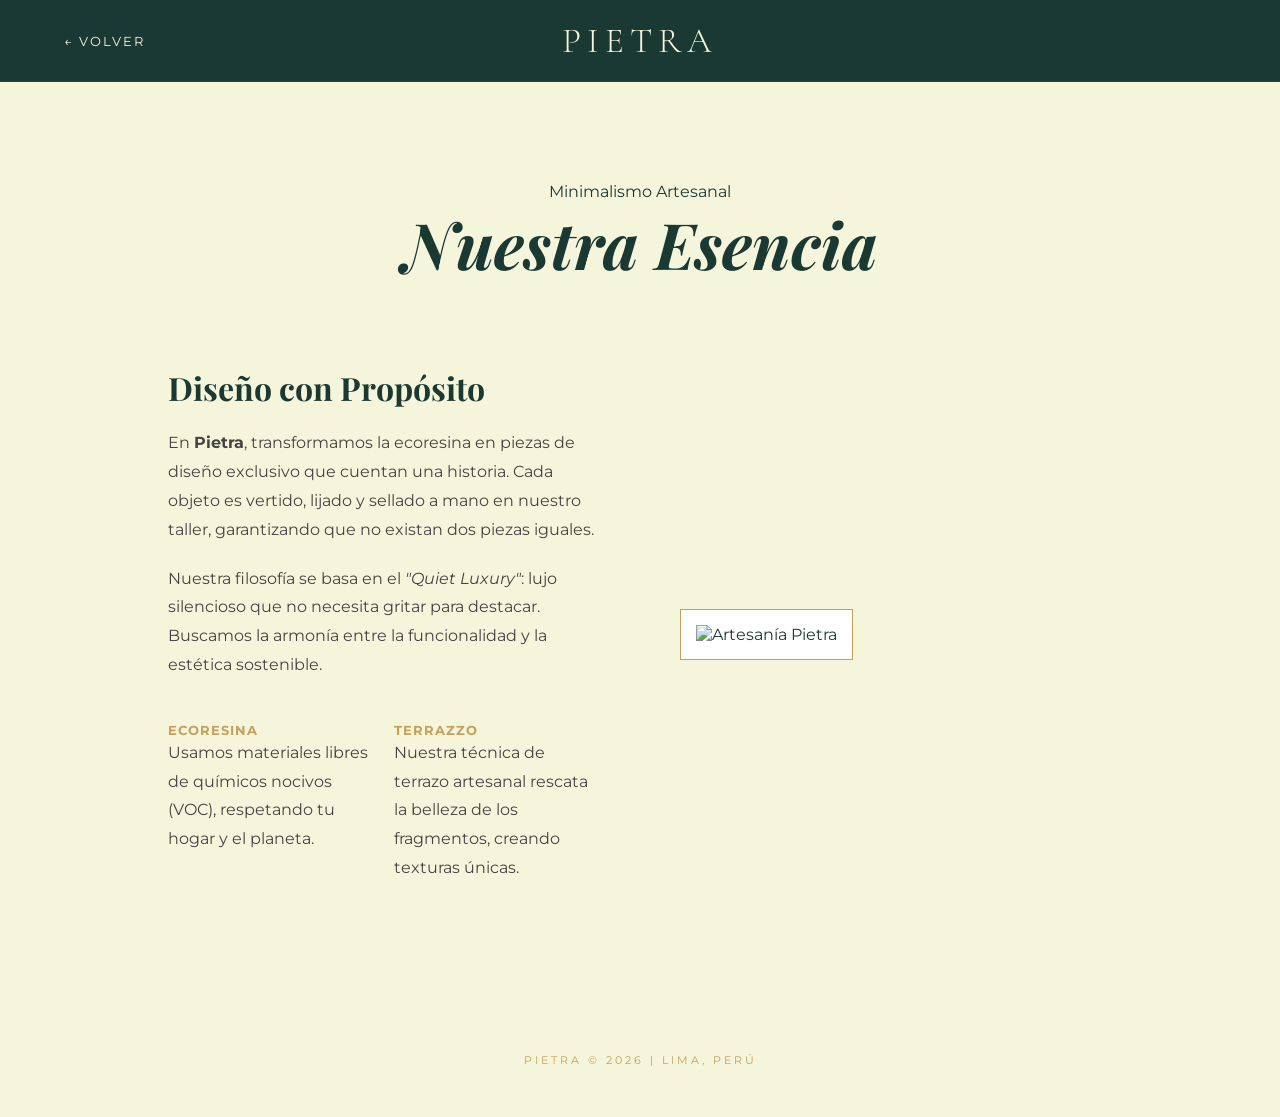
==== nosotros.html @ 4915311c "." ====
<!DOCTYPE html>
<html lang="es">
<head>
    <meta charset="UTF-8">
    <meta name="viewport" content="width=device-width, initial-scale=1.0">
    <title>Nosotros | PIETRA</title>
    <link href="https://fonts.googleapis.com/css2?family=Cormorant+Garamond:wght@300;500&family=Playfair+Display:ital,wght@0,400;1,700&family=Montserrat:wght@300;400;600&display=swap" rel="stylesheet">
    <link rel="stylesheet" href="style.css">
</head>
<body>

    <nav class="navbar-luxury">
        <div class="nav-left">
            <a href="index.html" style="color: var(--crema); text-decoration: none; font-size: 0.8rem; letter-spacing: 2px;">← VOLVER</a>
        </div>
        <div class="nav-center">
            <span class="logo-brand">PIETRA</span>
        </div>
        <div class="nav-right">
            </div>
    </nav>

    <section class="nosotros-page">
        <div class="nosotros-hero">
            <span class="nosotros-subtitle">Minimalismo Artesanal</span>
            <h1>Nuestra Esencia</h1>
        </div>

        <div class="nosotros-grid">
            <div class="nosotros-text">
                <h2>Diseño con Propósito</h2>
                <p>En <strong>Pietra</strong>, transformamos la ecoresina en piezas de diseño exclusivo que cuentan una historia. Cada objeto es vertido, lijado y sellado a mano en nuestro taller, garantizando que no existan dos piezas iguales.</p>
                
                <p>Nuestra filosofía se basa en el <em>"Quiet Luxury"</em>: lujo silencioso que no necesita gritar para destacar. Buscamos la armonía entre la funcionalidad y la estética sostenible.</p>
                
                <div class="nosotros-values">
                    <div class="value-item">
                        <strong>Ecoresina</strong>
                        <p>Usamos materiales libres de químicos nocivos (VOC), respetando tu hogar y el planeta.</p>
                    </div>
                    <div class="value-item">
                        <strong>Terrazzo</strong>
                        <p>Nuestra técnica de terrazo artesanal rescata la belleza de los fragmentos, creando texturas únicas.</p>
                    </div>
                </div>
            </div>
            <div class="nosotros-image">
                <img src="https://images.unsplash.com/photo-1610557892470-55d9e80c0bce?q=80&w=1000" alt="Artesanía Pietra">
            </div>
        </div>
    </section>

    <footer style="text-align: center; padding: 50px; color: var(--oro); font-size: 0.7rem; letter-spacing: 3px;">
        PIETRA &copy; 2026 | LIMA, PERÚ
    </footer>

</body>
</html>
---- style.css ----
/* 1. PALETA DE COLORES Y BASES */
:root {
    --verde: #1A3933;
    --crema: #F5F5DC;
    --oro: #C5A059;
    --blanco: #ffffff;
    --rojo-oferta: #e60023;
}

@import url('https://fonts.googleapis.com/css2?family=Cormorant+Garamond:wght@300;500&family=Playfair+Display:ital,wght@0,400;1,600&family=Montserrat:wght@300;400;600&display=swap');

* { margin: 0; padding: 0; box-sizing: border-box; }

body { 
    background: var(--crema); 
    color: var(--verde); 
    font-family: 'Montserrat', sans-serif; 
    scroll-behavior: smooth; 
    overflow-x: hidden;
}

/* 2. NAVEGACIÓN LUXURY (Logo Centrado) */
.navbar-luxury {
    display: grid;
    grid-template-columns: 1fr auto 1fr;
    align-items: center;
    padding: 1.2rem 5%;
    background: var(--verde);
    position: sticky;
    top: 0;
    z-index: 1000;
    border-bottom: 1px solid rgba(197, 160, 89, 0.1);
}

/* IZQUIERDA: Menú Trigger */
.menu-trigger {
    display: flex;
    align-items: center;
    gap: 12px;
    color: var(--crema);
    cursor: pointer;
    transition: 0.3s;
}

.menu-trigger:hover { color: var(--oro); }

.hamburger { font-size: 1.4rem; }
.menu-label { 
    font-size: 0.7rem; 
    text-transform: uppercase; 
    letter-spacing: 2px; 
}

/* CENTRO: Logo (Sin subrayado) */
.logo-brand {
    font-family: 'Cormorant Garamond', serif;
    font-size: 2.2rem;
    font-weight: 300;
    letter-spacing: 6px;
    text-transform: uppercase;
    color: var(--crema);
    text-decoration: none; /* Elimina subrayado */
    transition: 0.3s;
}

.logo-brand:hover { color: var(--oro); text-decoration: none; }

/* DERECHA: Iconos de Acción */
.action-bar {
    display: flex;
    justify-content: flex-end;
    align-items: center;
    gap: 25px;
}

.action-icon {
    color: var(--crema);
    font-size: 1.1rem;
    cursor: pointer;
    transition: 0.3s;
}

.action-icon:hover { color: var(--oro); }

.cart-wrapper { position: relative; }
#cart-count {
    background: var(--oro); 
    color: var(--verde); 
    border-radius: 50%;
    padding: 2px 6px; 
    font-size: 0.65rem; 
    position: absolute; 
    top: -10px; 
    right: -10px;
    font-weight: bold;
}


/* 3. MENÚ LATERAL (SIDE DRAWER) */
.side-drawer {
    position: fixed;
    left: -100%;
    top: 0;
    width: 320px;
    height: 100%;
    background: var(--verde);
    z-index: 2100;
    padding: 40px;
    transition: 0.5s cubic-bezier(0.4, 0, 0.2, 1);
    display: flex;
    flex-direction: column;
    box-shadow: 10px 0 30px rgba(0,0,0,0.3);
}

.side-drawer.active { left: 0; }

.drawer-header { display: flex; justify-content: flex-end; }
.close-drawer {
    background: none; border: none;
    color: var(--crema); font-size: 1.5rem;
    cursor: pointer;
}

.drawer-content {
    margin-top: 50px;
    display: flex;
    flex-direction: column;
    gap: 30px;
}

.drawer-content a {
    color: var(--crema);
    text-decoration: none;
    font-family: 'Playfair Display', serif;
    font-size: 1.8rem;
    font-style: italic;
    transition: 0.3s;
}

.drawer-content a:hover { color: var(--oro); padding-left: 10px; }

/* 4. HERO SECTION */
.hero { 
    padding: 80px 20px 40px; 
    text-align: center; 
}

.hero h1 { 
    font-family: 'Playfair Display', serif; 
    font-size: 3.5rem; 
    font-style: italic; 
    margin-bottom: 10px; 
    color: var(--verde);
}

.hero p {
    color: var(--oro);
    text-transform: uppercase;
    letter-spacing: 4px;
    font-size: 0.8rem;
}

/* 5. CARRUSEL */
.banner-carousel {
    width: 100%;
    max-width: 1400px;
    aspect-ratio: 16 / 6; 
    margin: 0 auto 40px;
    position: relative;
    overflow: hidden;
}

.carousel-track {
    display: flex;
    transition: transform 0.8s cubic-bezier(0.45, 0, 0.55, 1);
    height: 100%;
}

.slide { min-width: 100%; height: 100%; }
.slide img { width: 100%; height: 100%; object-fit: cover; }

/* 6. FILTROS */
.filter-bar {
    display: flex;
    justify-content: center;
    gap: 12px;
    flex-wrap: wrap;
    padding: 25px 5%;
}

.filter-btn {
    background: none;
    border: 1px solid var(--verde);
    color: var(--verde);
    padding: 8px 18px;
    cursor: pointer;
    font-size: 0.75rem;
    text-transform: uppercase;
    letter-spacing: 1px;
    transition: 0.3s;
}

.filter-btn.active, .filter-btn:hover {
    background: var(--verde);
    color: var(--crema);
}

/* 7. GRID DE PRODUCTOS */
.container { padding: 20px 5% 50px; max-width: 1200px; margin: auto; }

.product-grid {
    display: grid;
    grid-template-columns: repeat(3, 1fr);
    gap: 35px;
}

.product-card { 
    background: white; 
    padding: 20px; 
    border: 1px solid rgba(26, 57, 51, 0.05); 
    transition: 0.3s; 
}

.img-container { 
    width: 100%; 
    height: 380px; 
    overflow: hidden; 
    margin-bottom: 15px; 
    position: relative; 
}

.img-container img {
    width: 100%; height: 100%; object-fit: cover;
    transition: transform 0.6s ease;
}

.product-card:hover .img-container img { transform: scale(1.05); }

/* 8. PRODUCT INFO */
.brand-label { font-size: 0.65rem; color: var(--oro); text-transform: uppercase; letter-spacing: 2px; margin-bottom: 5px; display: block; }
.product-card h3 { font-size: 1.1rem; margin-bottom: 10px; color: var(--verde); font-family: 'Playfair Display', serif; }

.price-row { display: flex; align-items: center; gap: 10px; margin-bottom: 10px; flex-wrap: wrap;}
.current-price { font-size: 1.2rem; font-weight: 600; color: var(--verde); }
.old-price { font-size: 0.85rem; color: #999; text-decoration: line-through; width: 100%;}
.badge-discount { 
    background-color: var(--rojo-oferta); 
    color: white; 
    padding: 2px 8px; 
    font-size: 0.7rem; 
    font-weight: bold; 
}

.desc-toggle { cursor: pointer; color: var(--oro); font-size: 0.7rem; text-transform: uppercase; font-weight: bold; margin: 10px 0; display: block; }
.desc-text { max-height: 0; overflow: hidden; transition: 0.4s ease; font-size: 0.8rem; color: #666; line-height: 1.4; }
.desc-text.show { max-height: 200px; margin-bottom: 15px; }

.btn-add {
    background: var(--verde); color: var(--crema); border: none;
    width: 100%; padding: 14px; cursor: pointer;
    text-transform: uppercase; font-weight: 600; letter-spacing: 2px;
    font-size: 0.75rem; transition: 0.3s;
}

.btn-add:hover { background: var(--oro); color: var(--verde); }

/* 9. CARRITO LATERAL (DRAWER) */
.cart-drawer {
    position: fixed; right: -100%; top: 0; width: 400px; height: 100%;
    background: white; z-index: 2000; padding: 30px; transition: 0.5s;
    display: flex; flex-direction: column; box-shadow: -10px 0 20px rgba(0,0,0,0.1);
}
.cart-drawer.open { right: 0; }

.cart-header { display: flex; justify-content: space-between; align-items: center; border-bottom: 1px solid #eee; padding-bottom: 15px; }
.cart-body { flex: 1; overflow-y: auto; padding: 20px 0; }
.cart-footer { border-top: 1px solid #eee; padding-top: 20px; }

.btn-whatsapp {
    background: #25D366; color: white; border: none;
    width: 100%; padding: 18px; cursor: pointer;
    font-weight: bold; margin-top: 15px; letter-spacing: 1px;
}

/* 10. NOSOTROS SECTION */
/* ESTILOS ESPECÍFICOS PÁGINA NOSOTROS */
.nosotros-page {
    padding: 100px 10%;
    max-width: 1200px;
    margin: auto;
}

.nosotros-hero {
    text-align: center;
    margin-bottom: 80px;
}

.nosotros-hero h1 {
    font-family: 'Playfair Display', serif;
    font-size: 4rem;
    font-style: italic;
    color: var(--verde);
}

.nosotros-grid {
    display: grid;
    grid-template-columns: 1fr 1fr;
    gap: 80px;
    align-items: center;
}

.nosotros-text h2 {
    font-family: 'Playfair Display', serif;
    font-size: 2rem;
    margin-bottom: 20px;
}

.nosotros-text p {
    line-height: 1.8;
    color: #444;
    margin-bottom: 20px;
}

.nosotros-values {
    display: grid;
    grid-template-columns: 1fr 1fr;
    gap: 20px;
    margin-top: 40px;
}

.value-item strong {
    color: var(--oro);
    text-transform: uppercase;
    font-size: 0.8rem;
    letter-spacing: 1px;
}

.nosotros-image img {
    width: 100%;
    height: 600px;
    object-fit: cover;
    border: 1px solid var(--oro);
    padding: 15px;
    background: white;
}

/* Ajuste móvil */
@media (max-width: 768px) {
    .nosotros-grid { grid-template-columns: 1fr; }
    .nosotros-hero h1 { font-size: 2.5rem; }
    .nosotros-image img { height: 400px; }
}

/* 11. RESPONSIVO */
@media (max-width: 900px) {
    .product-grid { grid-template-columns: repeat(2, 1fr); }
    .banner-carousel { aspect-ratio: 16 / 9; }
}

@media (max-width: 600px) {
    .navbar-luxury { grid-template-columns: 1fr auto; }
    .nav-left, .menu-label { display: flex; } /* Mantiene el menu visible */
    .product-grid { grid-template-columns: 1fr; }
    .cart-drawer { width: 100%; }
    .hero h1 { font-size: 2.5rem; }
    .logo-brand { font-size: 1.5rem; letter-spacing: 3px; }
    .nosotros-features { grid-template-columns: 1fr; }
}
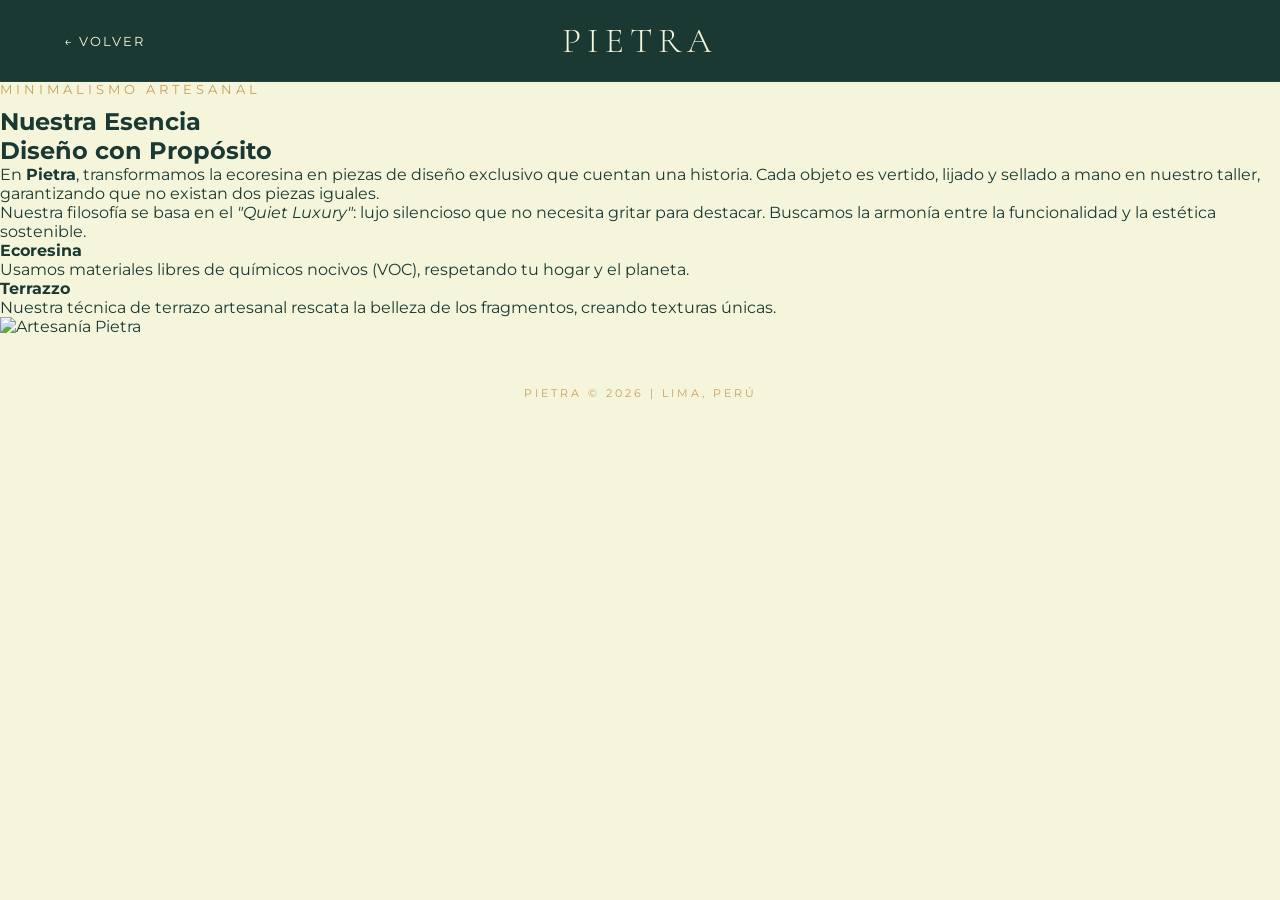
==== commit c89775f8: "act" ====
--- a/nosotros.html
+++ b/nosotros.html
@@ -54,5 +54,4 @@
         PIETRA &copy; 2026 | LIMA, PERÚ
     </footer>
 
-</body>
-</html>+</body>
--- a/style.css
+++ b/style.css
@@ -283,73 +283,15 @@
 }
 
 /* 10. NOSOTROS SECTION */
-/* ESTILOS ESPECÍFICOS PÁGINA NOSOTROS */
-.nosotros-page {
-    padding: 100px 10%;
-    max-width: 1200px;
-    margin: auto;
-}
-
-.nosotros-hero {
-    text-align: center;
-    margin-bottom: 80px;
-}
-
-.nosotros-hero h1 {
-    font-family: 'Playfair Display', serif;
-    font-size: 4rem;
-    font-style: italic;
-    color: var(--verde);
-}
-
-.nosotros-grid {
-    display: grid;
-    grid-template-columns: 1fr 1fr;
-    gap: 80px;
-    align-items: center;
-}
-
-.nosotros-text h2 {
-    font-family: 'Playfair Display', serif;
-    font-size: 2rem;
-    margin-bottom: 20px;
-}
-
-.nosotros-text p {
-    line-height: 1.8;
-    color: #444;
-    margin-bottom: 20px;
-}
-
-.nosotros-values {
-    display: grid;
-    grid-template-columns: 1fr 1fr;
-    gap: 20px;
-    margin-top: 40px;
-}
-
-.value-item strong {
-    color: var(--oro);
-    text-transform: uppercase;
-    font-size: 0.8rem;
-    letter-spacing: 1px;
-}
-
-.nosotros-image img {
-    width: 100%;
-    height: 600px;
-    object-fit: cover;
-    border: 1px solid var(--oro);
-    padding: 15px;
-    background: white;
-}
-
-/* Ajuste móvil */
-@media (max-width: 768px) {
-    .nosotros-grid { grid-template-columns: 1fr; }
-    .nosotros-hero h1 { font-size: 2.5rem; }
-    .nosotros-image img { height: 400px; }
-}
+.nosotros-container { background: #fff; padding: 80px 10%; text-align: center; }
+.nosotros-subtitle { color: var(--oro); text-transform: uppercase; letter-spacing: 4px; font-size: 0.8rem; display: block; margin-bottom: 10px; }
+.nosotros-content h2 { font-size: 2.5rem; font-family: 'Playfair Display', serif; margin-bottom: 20px; }
+.nosotros-features { 
+    display: grid; grid-template-columns: repeat(3, 1fr); 
+    gap: 30px; margin-top: 50px; 
+}
+.feature strong { display: block; color: var(--verde); font-size: 1rem; }
+.feature span { color: var(--oro); font-size: 0.8rem; text-transform: uppercase; }
 
 /* 11. RESPONSIVO */
 @media (max-width: 900px) {
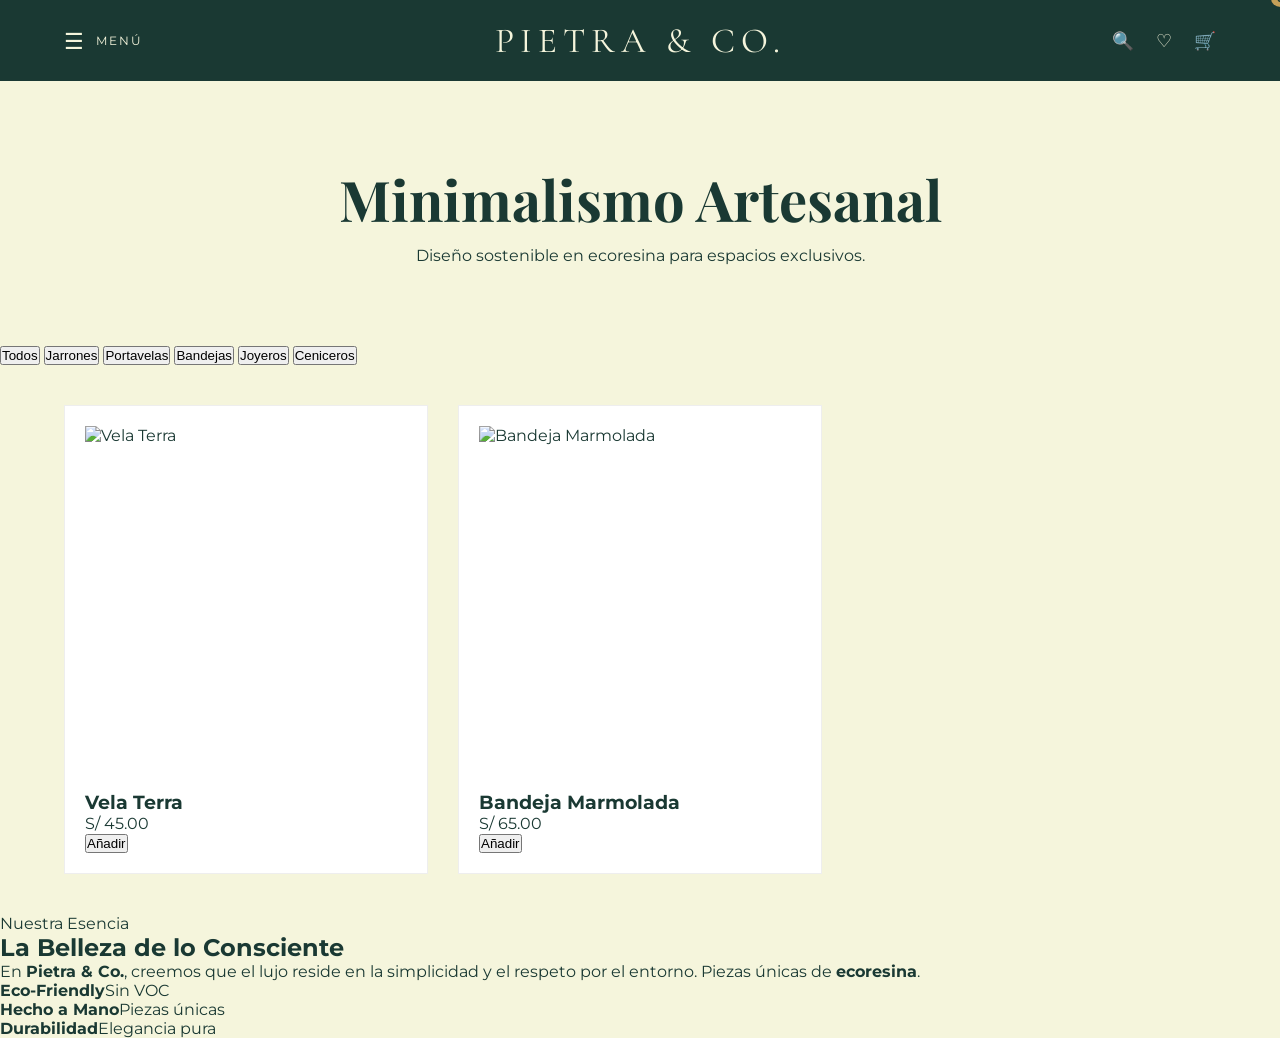
==== commit a55e518b: "RETRO" ====
--- a/nosotros.html
+++ b/nosotros.html
@@ -3,7 +3,7 @@
 <head>
     <meta charset="UTF-8">
     <meta name="viewport" content="width=device-width, initial-scale=1.0">
-    <title>Nosotros | PIETRA</title>
+    <title>Pietra & Co. | Luxury Decor</title>
     <link href="https://fonts.googleapis.com/css2?family=Cormorant+Garamond:wght@300;500&family=Playfair+Display:ital,wght@0,400;1,700&family=Montserrat:wght@300;400;600&display=swap" rel="stylesheet">
     <link rel="stylesheet" href="style.css">
 </head>
@@ -11,47 +11,89 @@
 
     <nav class="navbar-luxury">
         <div class="nav-left">
-            <a href="index.html" style="color: var(--crema); text-decoration: none; font-size: 0.8rem; letter-spacing: 2px;">← VOLVER</a>
+            <div class="menu-trigger" onclick="toggleMenu()">
+                <span class="hamburger">☰</span>
+                <span class="menu-label">Menú</span>
+            </div>
         </div>
+
         <div class="nav-center">
-            <span class="logo-brand">PIETRA</span>
+            <a href="#" class="logo-brand">PIETRA & CO.</a>
         </div>
+
         <div class="nav-right">
+            <div class="action-bar">
+                <span class="action-icon">🔍</span>
+                <span class="action-icon">♡</span>
+                <div class="cart-wrapper" onclick="toggleCart()">
+                    <span class="action-icon">🛒</span>
+                    <span id="cart-count">0</span>
+                </div>
             </div>
+        </div>
     </nav>
 
-    <section class="nosotros-page">
-        <div class="nosotros-hero">
-            <span class="nosotros-subtitle">Minimalismo Artesanal</span>
-            <h1>Nuestra Esencia</h1>
+    <div id="side-menu" class="side-drawer">
+        <div class="drawer-header">
+            <button class="close-drawer" onclick="toggleMenu()">✕</button>
         </div>
+        <div class="drawer-content">
+            <a href="#productos" onclick="toggleMenu()">Colección</a>
+            <a href="#categorias" onclick="toggleMenu()">Categorías</a>
+            <a href="#nosotros" onclick="toggleMenu()">Nosotros</a>
+        </div>
+    </div>
 
-        <div class="nosotros-grid">
-            <div class="nosotros-text">
-                <h2>Diseño con Propósito</h2>
-                <p>En <strong>Pietra</strong>, transformamos la ecoresina en piezas de diseño exclusivo que cuentan una historia. Cada objeto es vertido, lijado y sellado a mano en nuestro taller, garantizando que no existan dos piezas iguales.</p>
-                
-                <p>Nuestra filosofía se basa en el <em>"Quiet Luxury"</em>: lujo silencioso que no necesita gritar para destacar. Buscamos la armonía entre la funcionalidad y la estética sostenible.</p>
-                
-                <div class="nosotros-values">
-                    <div class="value-item">
-                        <strong>Ecoresina</strong>
-                        <p>Usamos materiales libres de químicos nocivos (VOC), respetando tu hogar y el planeta.</p>
-                    </div>
-                    <div class="value-item">
-                        <strong>Terrazzo</strong>
-                        <p>Nuestra técnica de terrazo artesanal rescata la belleza de los fragmentos, creando texturas únicas.</p>
-                    </div>
-                </div>
+    <header class="hero">
+        <h1>Minimalismo Artesanal</h1>
+        <p>Diseño sostenible en ecoresina para espacios exclusivos.</p>
+    </header>
+
+    <section class="banner-carousel">
+        <div class="carousel-track" id="banner-track">
             </div>
-            <div class="nosotros-image">
-                <img src="https://images.unsplash.com/photo-1610557892470-55d9e80c0bce?q=80&w=1000" alt="Artesanía Pietra">
+    </section>
+
+    <div class="filter-bar" id="categorias">
+        <button class="filter-btn active" onclick="filtrar('todos')">Todos</button>
+        <button class="filter-btn" onclick="filtrar('jarrones')">Jarrones</button>
+        <button class="filter-btn" onclick="filtrar('portavelas')">Portavelas</button>
+        <button class="filter-btn" onclick="filtrar('bandejas')">Bandejas</button>
+        <button class="filter-btn" onclick="filtrar('joyeros')">Joyeros</button>
+        <button class="filter-btn" onclick="filtrar('ceniceros')">Ceniceros</button>
+    </div>
+
+    <main class="container" id="productos">
+        <div id="product-list" class="product-grid"></div>
+    </main>
+
+    <section class="nosotros-container" id="nosotros">
+        <div class="nosotros-content">
+            <span class="nosotros-subtitle">Nuestra Esencia</span>
+            <h2>La Belleza de lo Consciente</h2>
+            <p>En <strong>Pietra & Co.</strong>, creemos que el lujo reside en la simplicidad y el respeto por el entorno. Piezas únicas de <strong>ecoresina</strong>.</p>
+            <div class="nosotros-features">
+                <div class="feature"><strong>Eco-Friendly</strong><span>Sin VOC</span></div>
+                <div class="feature"><strong>Hecho a Mano</strong><span>Piezas únicas</span></div>
+                <div class="feature"><strong>Durabilidad</strong><span>Elegancia pura</span></div>
             </div>
         </div>
     </section>
 
-    <footer style="text-align: center; padding: 50px; color: var(--oro); font-size: 0.7rem; letter-spacing: 3px;">
-        PIETRA &copy; 2026 | LIMA, PERÚ
-    </footer>
+    <div id="cart-drawer" class="cart-drawer">
+        <div class="cart-header">
+            <h3>Tu Selección</h3>
+            <button class="close-btn" onclick="toggleCart()">✕</button>
+        </div>
+        <div id="cart-items" class="cart-body"></div>
+        <div class="cart-footer">
+            <div class="row"><span>Subtotal:</span><span>S/ <span id="subtotal">0.00</span></span></div>
+            <div class="row"><span>Envío Lima:</span><span>S/ 12.00</span></div>
+            <div class="row total"><span>Total:</span><span>S/ <span id="total-final">0.00</span></span></div>
+            <button class="btn-whatsapp" onclick="enviarWhatsApp()">PEDIR POR WHATSAPP</button>
+        </div>
+    </div>
 
-</body>+    <script src="script.js"></script>
+</body>
+</html>
--- a/style.css
+++ b/style.css
@@ -1,4 +1,3 @@
-/* 1. PALETA DE COLORES Y BASES */
 :root {
     --verde: #1A3933;
     --crema: #F5F5DC;
@@ -7,8 +6,6 @@
     --rojo-oferta: #e60023;
 }
 
-@import url('https://fonts.googleapis.com/css2?family=Cormorant+Garamond:wght@300;500&family=Playfair+Display:ital,wght@0,400;1,600&family=Montserrat:wght@300;400;600&display=swap');
-
 * { margin: 0; padding: 0; box-sizing: border-box; }
 
 body { 
@@ -16,87 +13,66 @@
     color: var(--verde); 
     font-family: 'Montserrat', sans-serif; 
     scroll-behavior: smooth; 
-    overflow-x: hidden;
 }
 
-/* 2. NAVEGACIÓN LUXURY (Logo Centrado) */
+/* NAVBAR LUXURY */
 .navbar-luxury {
     display: grid;
     grid-template-columns: 1fr auto 1fr;
     align-items: center;
     padding: 1.2rem 5%;
-    background: var(--verde);
+    background-color: var(--verde);
     position: sticky;
     top: 0;
     z-index: 1000;
-    border-bottom: 1px solid rgba(197, 160, 89, 0.1);
 }
 
-/* IZQUIERDA: Menú Trigger */
+.logo-brand {
+    font-family: 'Cormorant Garamond', serif;
+    font-size: 2.2rem;
+    color: var(--crema);
+    text-decoration: none;
+    letter-spacing: 6px;
+    text-transform: uppercase;
+}
+
 .menu-trigger {
     display: flex;
     align-items: center;
     gap: 12px;
     color: var(--crema);
     cursor: pointer;
-    transition: 0.3s;
 }
 
-.menu-trigger:hover { color: var(--oro); }
+.hamburger { font-size: 1.4rem; }
+.menu-label { font-size: 0.75rem; text-transform: uppercase; letter-spacing: 2px; }
 
-.hamburger { font-size: 1.4rem; }
-.menu-label { 
-    font-size: 0.7rem; 
-    text-transform: uppercase; 
-    letter-spacing: 2px; 
-}
-
-/* CENTRO: Logo (Sin subrayado) */
-.logo-brand {
-    font-family: 'Cormorant Garamond', serif;
-    font-size: 2.2rem;
-    font-weight: 300;
-    letter-spacing: 6px;
-    text-transform: uppercase;
-    color: var(--crema);
-    text-decoration: none; /* Elimina subrayado */
-    transition: 0.3s;
-}
-
-.logo-brand:hover { color: var(--oro); text-decoration: none; }
-
-/* DERECHA: Iconos de Acción */
 .action-bar {
     display: flex;
     justify-content: flex-end;
     align-items: center;
-    gap: 25px;
+    gap: 22px;
 }
 
 .action-icon {
     color: var(--crema);
     font-size: 1.1rem;
     cursor: pointer;
-    transition: 0.3s;
 }
 
-.action-icon:hover { color: var(--oro); }
-
-.cart-wrapper { position: relative; }
 #cart-count {
-    background: var(--oro); 
-    color: var(--verde); 
+    background: var(--oro);
+    color: var(--verde);
+    font-size: 0.65rem;
+    font-weight: bold;
+    padding: 2px 6px;
     border-radius: 50%;
-    padding: 2px 6px; 
-    font-size: 0.65rem; 
-    position: absolute; 
-    top: -10px; 
+    position: absolute;
+    top: -10px;
     right: -10px;
-    font-weight: bold;
 }
 
-
-/* 3. MENÚ LATERAL (SIDE DRAWER) */
+/* SIDE MENU (DRAWER) */
 .side-drawer {
     position: fixed;
     left: -100%;
@@ -104,28 +80,18 @@
     width: 320px;
     height: 100%;
     background: var(--verde);
-    z-index: 2100;
+    z-index: 2000;
     padding: 40px;
-    transition: 0.5s cubic-bezier(0.4, 0, 0.2, 1);
-    display: flex;
-    flex-direction: column;
-    box-shadow: 10px 0 30px rgba(0,0,0,0.3);
+    transition: 0.4s cubic-bezier(0.4, 0, 0.2, 1);
 }
 
 .side-drawer.active { left: 0; }
 
-.drawer-header { display: flex; justify-content: flex-end; }
-.close-drawer {
-    background: none; border: none;
-    color: var(--crema); font-size: 1.5rem;
-    cursor: pointer;
-}
-
 .drawer-content {
-    margin-top: 50px;
     display: flex;
     flex-direction: column;
-    gap: 30px;
+    gap: 25px;
+    margin-top: 40px;
 }
 
 .drawer-content a {
@@ -134,177 +100,42 @@
     font-family: 'Playfair Display', serif;
     font-size: 1.8rem;
     font-style: italic;
-    transition: 0.3s;
 }
 
-.drawer-content a:hover { color: var(--oro); padding-left: 10px; }
+/* HERO */
+.hero { padding: 80px 20px; text-align: center; }
+.hero h1 { font-family: 'Playfair Display', serif; font-size: 3.5rem; margin-bottom: 10px; }
 
-/* 4. HERO SECTION */
-.hero { 
-    padding: 80px 20px 40px; 
-    text-align: center; 
-}
-
-.hero h1 { 
-    font-family: 'Playfair Display', serif; 
-    font-size: 3.5rem; 
-    font-style: italic; 
-    margin-bottom: 10px; 
-    color: var(--verde);
-}
-
-.hero p {
-    color: var(--oro);
-    text-transform: uppercase;
-    letter-spacing: 4px;
-    font-size: 0.8rem;
-}
-
-/* 5. CARRUSEL */
-.banner-carousel {
-    width: 100%;
-    max-width: 1400px;
-    aspect-ratio: 16 / 6; 
-    margin: 0 auto 40px;
-    position: relative;
-    overflow: hidden;
-}
-
-.carousel-track {
-    display: flex;
-    transition: transform 0.8s cubic-bezier(0.45, 0, 0.55, 1);
-    height: 100%;
-}
-
-.slide { min-width: 100%; height: 100%; }
-.slide img { width: 100%; height: 100%; object-fit: cover; }
-
-/* 6. FILTROS */
-.filter-bar {
-    display: flex;
-    justify-content: center;
-    gap: 12px;
-    flex-wrap: wrap;
-    padding: 25px 5%;
-}
-
-.filter-btn {
-    background: none;
-    border: 1px solid var(--verde);
-    color: var(--verde);
-    padding: 8px 18px;
-    cursor: pointer;
-    font-size: 0.75rem;
-    text-transform: uppercase;
-    letter-spacing: 1px;
-    transition: 0.3s;
-}
-
-.filter-btn.active, .filter-btn:hover {
-    background: var(--verde);
-    color: var(--crema);
-}
-
-/* 7. GRID DE PRODUCTOS */
-.container { padding: 20px 5% 50px; max-width: 1200px; margin: auto; }
-
+/* PRODUCTOS */
 .product-grid {
     display: grid;
     grid-template-columns: repeat(3, 1fr);
-    gap: 35px;
+    gap: 30px;
+    padding: 40px 5%;
 }
 
-.product-card { 
-    background: white; 
-    padding: 20px; 
-    border: 1px solid rgba(26, 57, 51, 0.05); 
-    transition: 0.3s; 
-}
+.product-card { background: white; padding: 20px; border: 1px solid #eee; }
+.img-container { width: 100%; height: 350px; overflow: hidden; margin-bottom: 15px; }
+.img-container img { width: 100%; height: 100%; object-fit: cover; transition: 0.5s; }
+.product-card:hover img { transform: scale(1.05); }
 
-.img-container { 
-    width: 100%; 
-    height: 380px; 
-    overflow: hidden; 
-    margin-bottom: 15px; 
-    position: relative; 
-}
-
-.img-container img {
-    width: 100%; height: 100%; object-fit: cover;
-    transition: transform 0.6s ease;
-}
-
-.product-card:hover .img-container img { transform: scale(1.05); }
-
-/* 8. PRODUCT INFO */
-.brand-label { font-size: 0.65rem; color: var(--oro); text-transform: uppercase; letter-spacing: 2px; margin-bottom: 5px; display: block; }
-.product-card h3 { font-size: 1.1rem; margin-bottom: 10px; color: var(--verde); font-family: 'Playfair Display', serif; }
-
-.price-row { display: flex; align-items: center; gap: 10px; margin-bottom: 10px; flex-wrap: wrap;}
-.current-price { font-size: 1.2rem; font-weight: 600; color: var(--verde); }
-.old-price { font-size: 0.85rem; color: #999; text-decoration: line-through; width: 100%;}
-.badge-discount { 
-    background-color: var(--rojo-oferta); 
-    color: white; 
-    padding: 2px 8px; 
-    font-size: 0.7rem; 
-    font-weight: bold; 
-}
-
-.desc-toggle { cursor: pointer; color: var(--oro); font-size: 0.7rem; text-transform: uppercase; font-weight: bold; margin: 10px 0; display: block; }
-.desc-text { max-height: 0; overflow: hidden; transition: 0.4s ease; font-size: 0.8rem; color: #666; line-height: 1.4; }
-.desc-text.show { max-height: 200px; margin-bottom: 15px; }
-
-.btn-add {
-    background: var(--verde); color: var(--crema); border: none;
-    width: 100%; padding: 14px; cursor: pointer;
-    text-transform: uppercase; font-weight: 600; letter-spacing: 2px;
-    font-size: 0.75rem; transition: 0.3s;
-}
-
-.btn-add:hover { background: var(--oro); color: var(--verde); }
-
-/* 9. CARRITO LATERAL (DRAWER) */
+/* CARRITO DRAWER */
 .cart-drawer {
     position: fixed; right: -100%; top: 0; width: 400px; height: 100%;
     background: white; z-index: 2000; padding: 30px; transition: 0.5s;
-    display: flex; flex-direction: column; box-shadow: -10px 0 20px rgba(0,0,0,0.1);
+    box-shadow: -10px 0 20px rgba(0,0,0,0.1);
 }
 .cart-drawer.open { right: 0; }
 
-.cart-header { display: flex; justify-content: space-between; align-items: center; border-bottom: 1px solid #eee; padding-bottom: 15px; }
-.cart-body { flex: 1; overflow-y: auto; padding: 20px 0; }
-.cart-footer { border-top: 1px solid #eee; padding-top: 20px; }
-
 .btn-whatsapp {
     background: #25D366; color: white; border: none;
-    width: 100%; padding: 18px; cursor: pointer;
-    font-weight: bold; margin-top: 15px; letter-spacing: 1px;
+    width: 100%; padding: 18px; cursor: pointer; font-weight: bold;
 }
 
-/* 10. NOSOTROS SECTION */
-.nosotros-container { background: #fff; padding: 80px 10%; text-align: center; }
-.nosotros-subtitle { color: var(--oro); text-transform: uppercase; letter-spacing: 4px; font-size: 0.8rem; display: block; margin-bottom: 10px; }
-.nosotros-content h2 { font-size: 2.5rem; font-family: 'Playfair Display', serif; margin-bottom: 20px; }
-.nosotros-features { 
-    display: grid; grid-template-columns: repeat(3, 1fr); 
-    gap: 30px; margin-top: 50px; 
-}
-.feature strong { display: block; color: var(--verde); font-size: 1rem; }
-.feature span { color: var(--oro); font-size: 0.8rem; text-transform: uppercase; }
-
-/* 11. RESPONSIVO */
-@media (max-width: 900px) {
-    .product-grid { grid-template-columns: repeat(2, 1fr); }
-    .banner-carousel { aspect-ratio: 16 / 9; }
-}
-
-@media (max-width: 600px) {
-    .navbar-luxury { grid-template-columns: 1fr auto; }
-    .nav-left, .menu-label { display: flex; } /* Mantiene el menu visible */
-    .product-grid { grid-template-columns: 1fr; }
-    .cart-drawer { width: 100%; }
-    .hero h1 { font-size: 2.5rem; }
-    .logo-brand { font-size: 1.5rem; letter-spacing: 3px; }
-    .nosotros-features { grid-template-columns: 1fr; }
+/* RESPONSIVO */
+@media (max-width: 900px) { .product-grid { grid-template-columns: repeat(2, 1fr); } }
+@media (max-width: 600px) { 
+    .product-grid { grid-template-columns: 1fr; } 
+    .logo-brand { font-size: 1.4rem; }
+    .side-drawer { width: 100%; }
 }
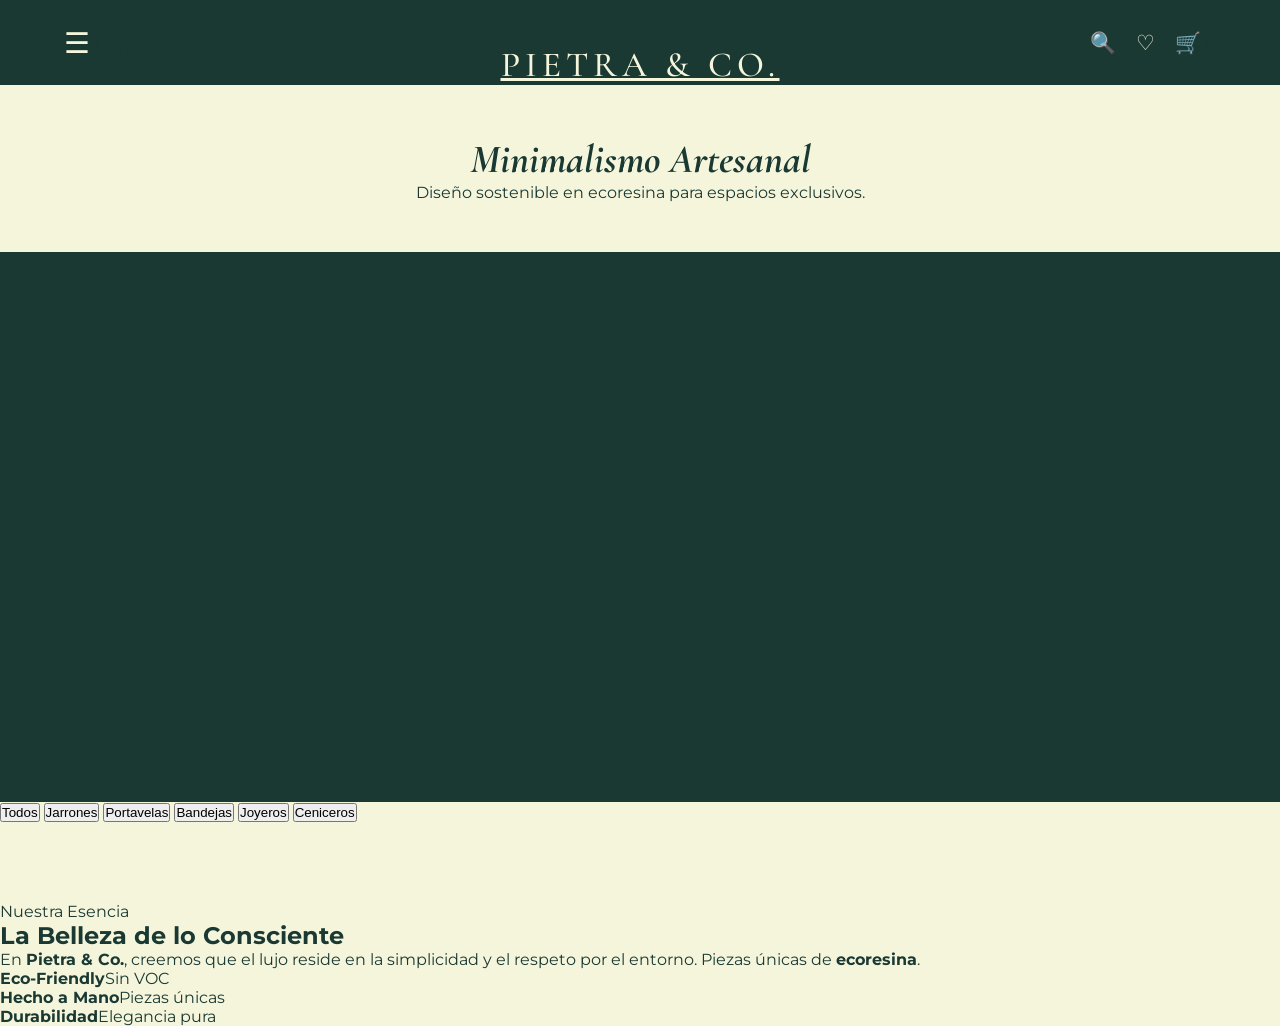
==== commit 022dc712: "LIBRO RECLAMACION" ====
--- a/nosotros.html
+++ b/nosotros.html
@@ -93,6 +93,7 @@
             <button class="btn-whatsapp" onclick="enviarWhatsApp()">PEDIR POR WHATSAPP</button>
         </div>
     </div>
+    
 
     <script src="script.js"></script>
 </body>
--- a/style.css
+++ b/style.css
@@ -1,141 +1,206 @@
 :root {
-    --verde: #1A3933;
-    --crema: #F5F5DC;
-    --oro: #C5A059;
-    --blanco: #ffffff;
-    --rojo-oferta: #e60023;
+    --verde: #1A3933; --crema: #F5F5DC; --oro: #C5A059; --blanco: #ffffff;
 }
 
 * { margin: 0; padding: 0; box-sizing: border-box; }
-
-body { 
-    background: var(--crema); 
-    color: var(--verde); 
-    font-family: 'Montserrat', sans-serif; 
-    scroll-behavior: smooth; 
-}
-
-/* NAVBAR LUXURY */
+body { background: var(--crema); color: var(--verde); font-family: 'Montserrat', sans-serif; overflow-x: hidden; }
+
+/* NAVBAR */
 .navbar-luxury {
+    background: var(--verde); height: 85px; display: flex; align-items: center; justify-content: space-between;
+    padding: 0 5%; position: sticky; top: 0; z-index: 1000;
+}
+.logo-brand {
+    position: absolute; left: 50%; transform: translateX(-50%);
+    font-family: 'Cormorant Garamond', serif; font-size: 2.2rem; letter-spacing: 5px; color: var(--crema); font-weight: 500;
+}
+.hamburger { color: var(--crema); font-size: 1.8rem; cursor: pointer; }
+.action-bar { display: flex; gap: 20px; align-items: center; }
+.action-icon { color: var(--crema); font-size: 1.3rem; cursor: pointer; }
+
+/* BUSCADOR */
+.search-wrapper { display: flex; align-items: center; background: rgba(255,255,255,0.1); padding: 5px 12px; border-radius: 20px; }
+#search-input { background: none; border: none; color: var(--crema); width: 0; transition: 0.4s; font-size: 0.8rem; outline: none; }
+.search-wrapper:hover #search-input, #search-input:focus { width: 120px; }
+
+/* NOTIFICACIONES */
+.favorite-wrapper, .cart-wrapper { position: relative; }
+.notif-badge {
+    background: var(--oro); color: var(--verde); font-size: 0.65rem; font-weight: bold;
+    min-width: 18px; height: 18px; border-radius: 50%; display: flex; align-items: center; justify-content: center;
+    position: absolute; top: -10px; right: -10px; border: 1px solid var(--verde);
+}
+
+/* MENÚ LATERAL */
+.side-drawer {
+    position: fixed; left: -100%; top: 0; width: 300px; height: 100%; background: var(--verde);
+    z-index: 2000; transition: 0.4s; padding: 40px 30px;
+}
+.side-drawer.active { left: 0; }
+.menu-link { 
+    color: var(--crema); text-decoration: none; display: block; font-size: 1.2rem; 
+    margin-bottom: 25px; letter-spacing: 2px; font-family: 'Cormorant Garamond'; cursor: pointer;
+}
+.submenu { padding-left: 20px; display: none; margin-bottom: 20px; border-left: 1px solid var(--oro); }
+.submenu.show { display: block; }
+.submenu a { color: var(--oro); text-decoration: none; display: block; font-size: 0.9rem; margin-bottom: 15px; text-transform: uppercase; }
+
+/* CUADRÍCULA DE PRODUCTOS (PC / LAPTOP) */
+.product-grid {
     display: grid;
-    grid-template-columns: 1fr auto 1fr;
-    align-items: center;
-    padding: 1.2rem 5%;
+    grid-template-columns: repeat(3, 1fr); /* 3 columnas por defecto */
+    gap: 30px;
+    padding: 40px 5%;
+}
+
+.product-card { background: white; padding: 15px; position: relative; text-align: center; }
+.img-container { width: 100%; height: 380px; position: relative; overflow: hidden; }
+.img-container img { width: 100%; height: 100%; object-fit: cover; }
+
+.fav-btn-item {
+    position: absolute; top: 15px; right: 15px; background: rgba(255,255,255,0.9);
+    width: 35px; height: 35px; border-radius: 50%; display: flex; align-items: center; justify-content: center;
+    cursor: pointer; z-index: 5; font-size: 1.2rem; transition: 0.3s;
+}
+.fav-btn-item.active { color: #e60023; }
+
+.hero { text-align: center; padding: 50px 0; }
+.hero h1 { font-family: 'Cormorant Garamond'; font-size: 2.5rem; font-style: italic; }
+
+/* CARRITO */
+.cart-drawer {
+    position: fixed; right: -100%; top: 0; width: 380px; height: 100%; background: white;
+    z-index: 2000; transition: 0.4s; padding: 25px; display: flex; flex-direction: column;
+}
+.cart-drawer.open { right: 0; }
+.cart-item { display: flex; gap: 15px; align-items: center; padding-bottom: 15px; border-bottom: 1px solid #eee; margin-bottom: 15px; }
+.cart-item img { width: 60px; height: 60px; object-fit: cover; }
+
+/* --- CONFIGURACIÓN DEL CARRUSEL REPARADA (IMÁGENES GRANDES) --- */
+.banner-carousel {
+    width: 100%;
+    height: 550px; /* Aumentamos la altura en PC para que la imagen luzca */
+    overflow: hidden;
+    position: relative;
     background-color: var(--verde);
-    position: sticky;
-    top: 0;
-    z-index: 1000;
-}
-
-.logo-brand {
+}
+
+.carousel-track {
+    display: flex;
+    width: 100%;
+    height: 100%;
+    transition: transform 0.8s cubic-bezier(0.45, 0, 0.55, 1);
+}
+
+.slide {
+    min-width: 100%;
+    height: 100%;
+}
+
+.slide img {
+    width: 100%;
+    height: 100%;
+    /* Usamos cover para que llene todo el espacio, pero centrado */
+    object-fit: cover; 
+    object-position: center; 
+}
+
+.footer-luxury {
+    background-color: #f9f7f2; /* Color crema suave de fondo */
+    padding: 60px 20px 30px;
+    text-align: center;
+    border-top: 1px solid #e0e0e0;
+    margin-top: 50px;
+}
+
+.footer-logo {
     font-family: 'Cormorant Garamond', serif;
-    font-size: 2.2rem;
-    color: var(--crema);
+    font-size: 2rem;
+    letter-spacing: 4px;
+    color: var(--verde); /* Usando el verde de tu marca */
+    margin-bottom: 10px;
+}
+
+.footer-tagline {
+    font-family: 'Montserrat', sans-serif;
+    font-size: 0.8rem;
+    text-transform: uppercase;
+    letter-spacing: 2px;
+    color: #888;
+    margin-bottom: 30px;
+}
+
+.social-links {
+    margin-bottom: 40px;
+}
+
+.social-icon {
+    font-size: 1.5rem;
+    color: var(--verde);
+    margin: 0 15px;
+    transition: color 0.3s ease;
     text-decoration: none;
-    letter-spacing: 6px;
+}
+
+.social-icon:hover {
+    color: var(--oro); /* Cambio a color oro al pasar el mouse */
+}
+
+.footer-bottom {
+    font-family: 'Montserrat', sans-serif;
+    font-size: 0.7rem;
+    color: #aaa;
+    border-top: 1px solid #eee;
+    padding-top: 20px;
+}
+
+.legal-links {
+    margin-top: 20px;
+    margin-bottom: 20px;
+}
+
+.reclamaciones-link {
+    font-family: 'Montserrat', sans-serif;
+    font-size: 0.75rem;
+    color: #888;
+    text-decoration: none;
     text-transform: uppercase;
-}
-
-.menu-trigger {
+    letter-spacing: 1px;
     display: flex;
     align-items: center;
-    gap: 12px;
-    color: var(--crema);
-    cursor: pointer;
-}
-
-.hamburger { font-size: 1.4rem; }
-.menu-label { font-size: 0.75rem; text-transform: uppercase; letter-spacing: 2px; }
-
-.action-bar {
-    display: flex;
-    justify-content: flex-end;
-    align-items: center;
-    gap: 22px;
-}
-
-.action-icon {
-    color: var(--crema);
-    font-size: 1.1rem;
-    cursor: pointer;
-}
-
-#cart-count {
-    background: var(--oro);
+    justify-content: center;
+    gap: 8px;
+    transition: color 0.3s;
+}
+
+.reclamaciones-link i {
+    font-size: 1rem;
+    color: var(--oro); /* Un toque dorado para el icono */
+}
+
+.reclamaciones-link:hover {
     color: var(--verde);
-    font-size: 0.65rem;
-    font-weight: bold;
-    padding: 2px 6px;
-    border-radius: 50%;
-    position: absolute;
-    top: -10px;
-    right: -10px;
-}
-
-/* SIDE MENU (DRAWER) */
-.side-drawer {
-    position: fixed;
-    left: -100%;
-    top: 0;
-    width: 320px;
-    height: 100%;
-    background: var(--verde);
-    z-index: 2000;
-    padding: 40px;
-    transition: 0.4s cubic-bezier(0.4, 0, 0.2, 1);
-}
-
-.side-drawer.active { left: 0; }
-
-.drawer-content {
-    display: flex;
-    flex-direction: column;
-    gap: 25px;
-    margin-top: 40px;
-}
-
-.drawer-content a {
-    color: var(--crema);
-    text-decoration: none;
-    font-family: 'Playfair Display', serif;
-    font-size: 1.8rem;
-    font-style: italic;
-}
-
-/* HERO */
-.hero { padding: 80px 20px; text-align: center; }
-.hero h1 { font-family: 'Playfair Display', serif; font-size: 3.5rem; margin-bottom: 10px; }
-
-/* PRODUCTOS */
-.product-grid {
-    display: grid;
-    grid-template-columns: repeat(3, 1fr);
-    gap: 30px;
-    padding: 40px 5%;
-}
-
-.product-card { background: white; padding: 20px; border: 1px solid #eee; }
-.img-container { width: 100%; height: 350px; overflow: hidden; margin-bottom: 15px; }
-.img-container img { width: 100%; height: 100%; object-fit: cover; transition: 0.5s; }
-.product-card:hover img { transform: scale(1.05); }
-
-/* CARRITO DRAWER */
-.cart-drawer {
-    position: fixed; right: -100%; top: 0; width: 400px; height: 100%;
-    background: white; z-index: 2000; padding: 30px; transition: 0.5s;
-    box-shadow: -10px 0 20px rgba(0,0,0,0.1);
-}
-.cart-drawer.open { right: 0; }
-
-.btn-whatsapp {
-    background: #25D366; color: white; border: none;
-    width: 100%; padding: 18px; cursor: pointer; font-weight: bold;
-}
-
-/* RESPONSIVO */
-@media (max-width: 900px) { .product-grid { grid-template-columns: repeat(2, 1fr); } }
-@media (max-width: 600px) { 
-    .product-grid { grid-template-columns: 1fr; } 
-    .logo-brand { font-size: 1.4rem; }
-    .side-drawer { width: 100%; }
+}
+
+/* --- SECCIÓN RESPONSIVE (CELULARES Y TABLETS) --- */
+
+@media (max-width: 800px) {
+    .product-grid {
+        grid-template-columns: 1fr; /* 1 columna en celulares */
+        gap: 20px;
+        padding: 20px 5%;
+    }
+    
+    .banner-carousel {
+        height: 250px; /* Carrusel más pequeño en celular */
+    }
+
+    .logo-brand {
+        font-size: 1.6rem;
+        letter-spacing: 2px;
+    }
+
+    .cart-drawer {
+        width: 100%; /* Carrito ocupa toda la pantalla en celular */
+    }
 }
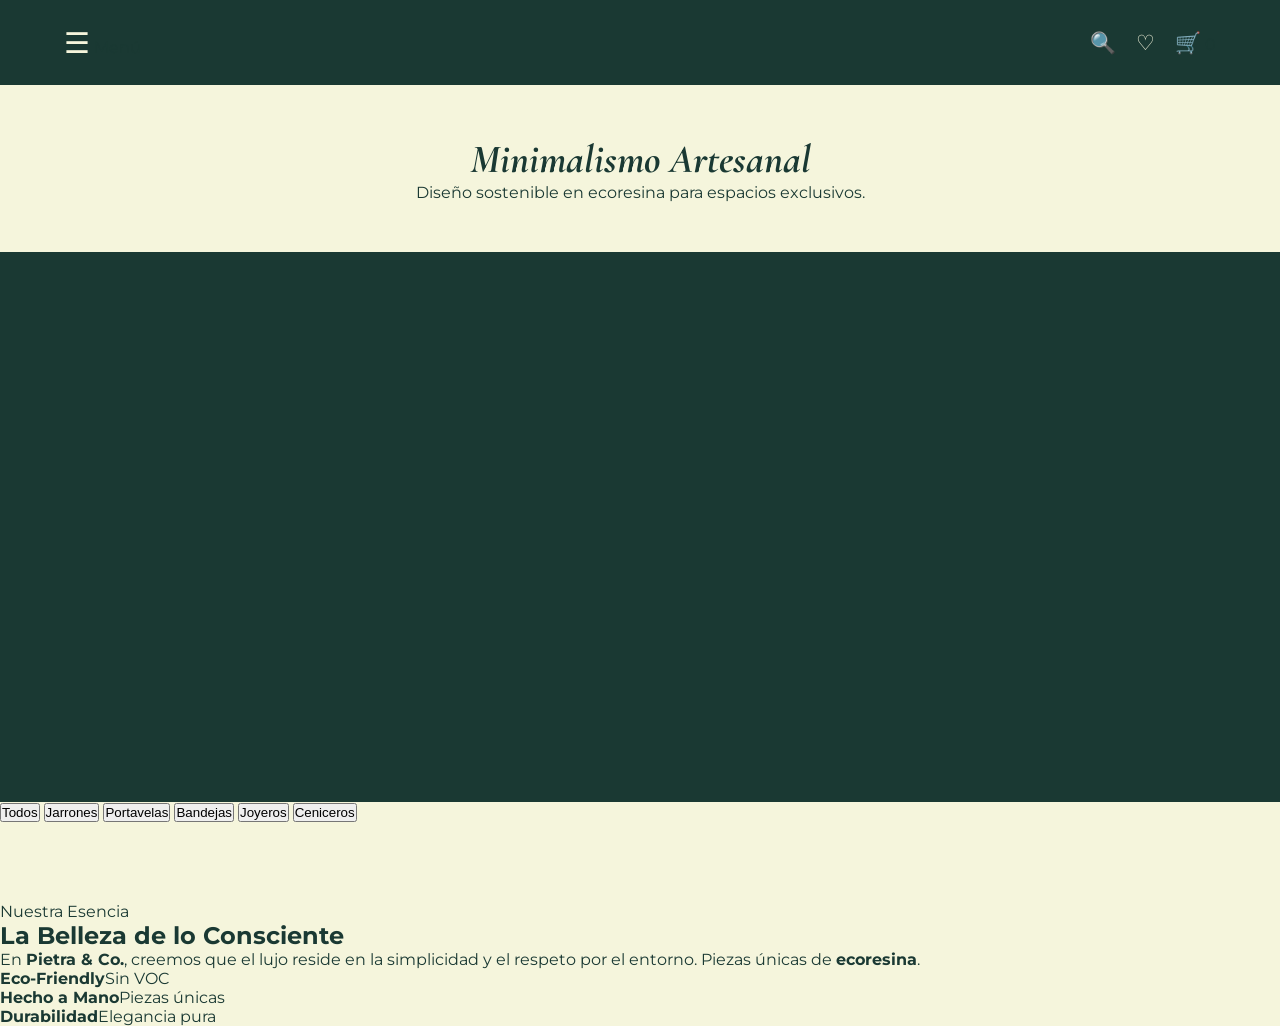
==== commit d5980355: "actualizacion nombre" ====
--- a/nosotros.html
+++ b/nosotros.html
@@ -17,9 +17,7 @@
             </div>
         </div>
 
-        <div class="nav-center">
-            <a href="#" class="logo-brand">PIETRA & CO.</a>
-        </div>
+      
 
         <div class="nav-right">
             <div class="action-bar">
--- a/style.css
+++ b/style.css
@@ -5,6 +5,61 @@
 * { margin: 0; padding: 0; box-sizing: border-box; }
 body { background: var(--crema); color: var(--verde); font-family: 'Montserrat', sans-serif; overflow-x: hidden; }
 
+/* Caja superior para el nombre */
+.main-header {
+    background-color: #ffffff;
+    padding: 15px 10px;
+    text-align: center;
+    border-bottom: 1px solid #f0f0f0;
+    width: 100%;
+    box-sizing: border-box;
+    
+    /* Esto lo mantiene fijo arriba */
+    position: sticky;
+    top: 0;
+    z-index: 1000; /* Para que siempre esté por encima de las fotos y productos */
+    box-shadow: 0 2px 10px rgba(0,0,0,0.05); /* Una sombra sutil para dar profundidad */
+}
+
+/* Ajuste para que el resto del contenido no se vea cortado al empezar */
+body {
+    margin: 0;
+    padding: 0;
+}
+
+.brand-name {
+    font-family: 'Cormorant Garamond', serif;
+    font-size: 1.8rem;
+    color: var(--verde); /* Usando tu color de marca */
+    margin: 0;
+    letter-spacing: 4px;
+    font-weight: 500;
+}
+
+.brand-slogan {
+    font-family: 'Montserrat', sans-serif;
+    font-size: 0.7rem;
+    color: var(--oro); /* El toque dorado */
+    text-transform: uppercase;
+    letter-spacing: 2px;
+    margin-top: 5px;
+}
+
+/* Ajuste para que el buscador no se pegue al header */
+.search-container, #buscador {
+    margin-top: 15px !important;
+}
+
+/* Optimización para Celulares */
+@media (max-width: 600px) {
+    .brand-name {
+        font-size: 1.4rem; /* Un poco más pequeño en móvil */
+        letter-spacing: 3px;
+    }
+    .main-header {
+        padding: 15px 5px;
+    }
+}
 /* NAVBAR */
 .navbar-luxury {
     background: var(--verde); height: 85px; display: flex; align-items: center; justify-content: space-between;
@@ -45,6 +100,30 @@
 .submenu.show { display: block; }
 .submenu a { color: var(--oro); text-decoration: none; display: block; font-size: 0.9rem; margin-bottom: 15px; text-transform: uppercase; }
 
+/* Este es el contenedor que aparece al dar clic */
+#contenidoPagina {
+    max-width: 800px;      /* Ancho ideal para lectura */
+    margin: 40px auto;     /* Lo centra horizontalmente y le da aire arriba/abajo */
+    padding: 20px;
+    text-align: center;    /* Centra el texto */
+    line-height: 1.6;      /* Hace que los textos largos sean fáciles de leer */
+    font-family: 'Segoe UI', Tahoma, Geneva, Verdana, sans-serif;
+    color: #333;
+}
+
+/* Si tienes títulos dentro de esa información */
+#contenidoPagina h2 {
+    margin-bottom: 20px;
+    font-weight: 600;
+    text-transform: uppercase;
+    letter-spacing: 1px;
+}
+
+/* Para que los párrafos no se peguen */
+#contenidoPagina p {
+    margin-bottom: 15px;
+    font-size: 1.1rem;
+}
 /* CUADRÍCULA DE PRODUCTOS (PC / LAPTOP) */
 .product-grid {
     display: grid;
